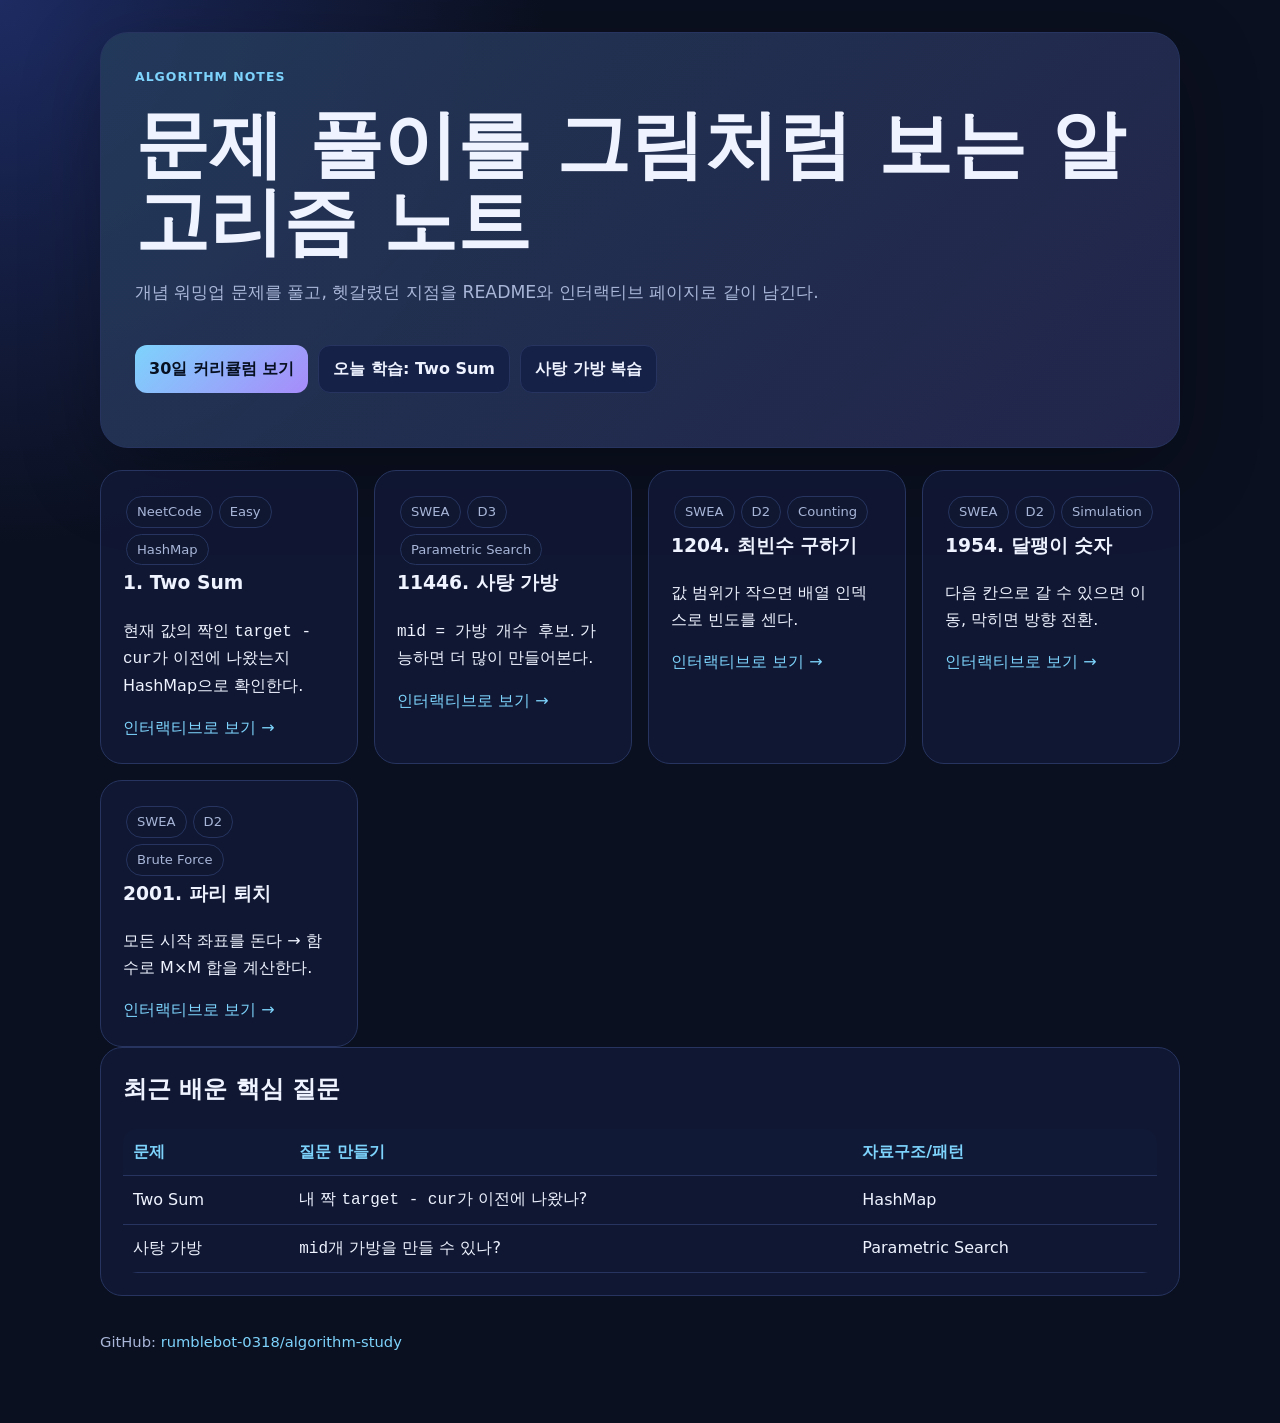
==== index.html @ a50a1346 "deploy: publish Two Sum notes" ====
<!doctype html>
<html lang="ko">
<head>
  <meta charset="utf-8">
  <meta name="viewport" content="width=device-width,initial-scale=1">
  <title>Algorithm Study</title>
  <link rel="stylesheet" href="assets/style.css">
</head>
<body>
<main class="wrap">
  <section class="hero">
    <div class="eyebrow">Algorithm Notes</div>
    <h1>문제 풀이를 그림처럼 보는 알고리즘 노트</h1>
    <p>개념 워밍업 문제를 풀고, 헷갈렸던 지점을 README와 인터랙티브 페이지로 같이 남긴다.</p>
    <div class="nav">
      <a class="btn" href="curriculum.html">30일 커리큘럼 보기</a>
      <a class="btn secondary" href="problems/two-sum.html">오늘 학습: Two Sum</a>
      <a class="btn secondary" href="problems/11446.html">사탕 가방 복습</a>
    </div>
  </section>

  <section class="grid" id="problems">
    <article class="card">
      <span class="tag">NeetCode</span><span class="tag">Easy</span><span class="tag">HashMap</span>
      <h3>1. Two Sum</h3>
      <p>현재 값의 짝인 <code>target - cur</code>가 이전에 나왔는지 HashMap으로 확인한다.</p>
      <a href="problems/two-sum.html">인터랙티브로 보기 →</a>
    </article>
    <article class="card">
      <span class="tag">SWEA</span><span class="tag">D3</span><span class="tag">Parametric Search</span>
      <h3>11446. 사탕 가방</h3>
      <p><code>mid = 가방 개수 후보</code>. 가능하면 더 많이 만들어본다.</p>
      <a href="problems/11446.html">인터랙티브로 보기 →</a>
    </article>
    <article class="card">
      <span class="tag">SWEA</span><span class="tag">D2</span><span class="tag">Counting</span>
      <h3>1204. 최빈수 구하기</h3>
      <p>값 범위가 작으면 배열 인덱스로 빈도를 센다.</p>
      <a href="problems/1204.html">인터랙티브로 보기 →</a>
    </article>
    <article class="card">
      <span class="tag">SWEA</span><span class="tag">D2</span><span class="tag">Simulation</span>
      <h3>1954. 달팽이 숫자</h3>
      <p>다음 칸으로 갈 수 있으면 이동, 막히면 방향 전환.</p>
      <a href="problems/1954.html">인터랙티브로 보기 →</a>
    </article>
    <article class="card">
      <span class="tag">SWEA</span><span class="tag">D2</span><span class="tag">Brute Force</span>
      <h3>2001. 파리 퇴치</h3>
      <p>모든 시작 좌표를 돈다 → 함수로 M×M 합을 계산한다.</p>
      <a href="problems/2001.html">인터랙티브로 보기 →</a>
    </article>
  </section>

  <section class="panel">
    <h2>최근 배운 핵심 질문</h2>
    <table>
      <thead><tr><th>문제</th><th>질문 만들기</th><th>자료구조/패턴</th></tr></thead>
      <tbody>
        <tr><td>Two Sum</td><td>내 짝 <code>target - cur</code>가 이전에 나왔나?</td><td>HashMap</td></tr>
        <tr><td>사탕 가방</td><td><code>mid</code>개 가방을 만들 수 있나?</td><td>Parametric Search</td></tr>
      </tbody>
    </table>
  </section>

  <footer class="footer">GitHub: <a href="https://github.com/rumblebot-0318/algorithm-study">rumblebot-0318/algorithm-study</a></footer>
</main>
</body>
</html>
---- assets/style.css ----
:root{color-scheme:dark;--bg:#0b1020;--panel:#111936;--panel2:#172247;--text:#eef3ff;--muted:#a9b6d8;--line:#26345f;--accent:#7dd3fc;--accent2:#a78bfa;--good:#34d399;--bad:#fb7185;--warn:#fbbf24}*{box-sizing:border-box}body{margin:0;font-family:Inter,ui-sans-serif,system-ui,-apple-system,BlinkMacSystemFont,"Segoe UI",sans-serif;background:radial-gradient(circle at top left,#1d2b62 0,#0b1020 34rem);color:var(--text);line-height:1.65}.wrap{max-width:1120px;margin:0 auto;padding:32px 20px 72px}a{color:var(--accent);text-decoration:none}a:hover{text-decoration:underline}.hero{display:grid;gap:18px;padding:34px;border:1px solid var(--line);border-radius:28px;background:linear-gradient(135deg,rgba(125,211,252,.16),rgba(167,139,250,.12)),rgba(17,25,54,.82);box-shadow:0 24px 80px rgba(0,0,0,.28)}.eyebrow{color:var(--accent);font-weight:800;letter-spacing:.08em;text-transform:uppercase;font-size:.78rem}.hero h1{font-size:clamp(2rem,6vw,4.6rem);line-height:1.05;margin:0}.hero p{font-size:1.08rem;color:var(--muted);max-width:760px;margin:0}.grid{display:grid;grid-template-columns:repeat(auto-fit,minmax(240px,1fr));gap:16px;margin-top:22px}.card,.panel{border:1px solid var(--line);border-radius:22px;background:rgba(17,25,54,.84);padding:22px}.card h3,.panel h2,.panel h3{margin-top:0}.tag{display:inline-flex;align-items:center;border:1px solid var(--line);background:#0f1731;color:var(--muted);padding:4px 10px;border-radius:999px;font-size:.82rem;margin:3px}.btn{display:inline-flex;align-items:center;gap:8px;padding:10px 14px;border-radius:12px;background:linear-gradient(135deg,var(--accent),var(--accent2));color:#071020;font-weight:800;text-decoration:none;border:0;cursor:pointer}.btn.secondary{background:#162148;color:var(--text);border:1px solid var(--line)}.note{border-left:4px solid var(--accent);padding:12px 16px;background:rgba(125,211,252,.08);border-radius:12px;color:var(--muted)}code,pre{font-family:"JetBrains Mono","SFMono-Regular",Consolas,monospace}pre{overflow:auto;background:#060a16;border:1px solid var(--line);border-radius:16px;padding:16px}.split{display:grid;grid-template-columns:minmax(0,1fr) minmax(300px,.8fr);gap:18px}.viz{background:#070b18;border:1px solid var(--line);border-radius:20px;padding:18px}.bar{display:flex;align-items:end;gap:10px;min-height:180px;padding:16px;border-bottom:1px solid var(--line)}.bar span{display:flex;align-items:flex-end;justify-content:center;min-width:44px;border-radius:10px 10px 0 0;background:linear-gradient(180deg,var(--accent),#2563eb);color:#06101e;font-weight:900;padding-bottom:6px;transition:.25s}.bar span.off{background:linear-gradient(180deg,#475569,#1e293b);color:#cbd5e1}.result{font-size:1.15rem;font-weight:900}.good{color:var(--good)}.bad{color:var(--bad)}.warn{color:var(--warn)}.steps{display:flex;gap:8px;flex-wrap:wrap}.step{padding:8px 11px;border:1px solid var(--line);border-radius:12px;background:#0d1530;color:var(--muted)}.step.on{background:rgba(52,211,153,.12);border-color:var(--good);color:var(--text)}input[type=range]{width:100%}table{width:100%;border-collapse:collapse;overflow:hidden;border-radius:14px}th,td{border-bottom:1px solid var(--line);padding:10px;text-align:left}th{color:var(--accent);background:#101936}.nav{display:flex;gap:10px;flex-wrap:wrap;margin:20px 0}.footer{margin-top:34px;color:var(--muted);font-size:.92rem}@media(max-width:840px){.split{grid-template-columns:1fr}.hero{padding:24px}.wrap{padding:18px 14px 48px}}
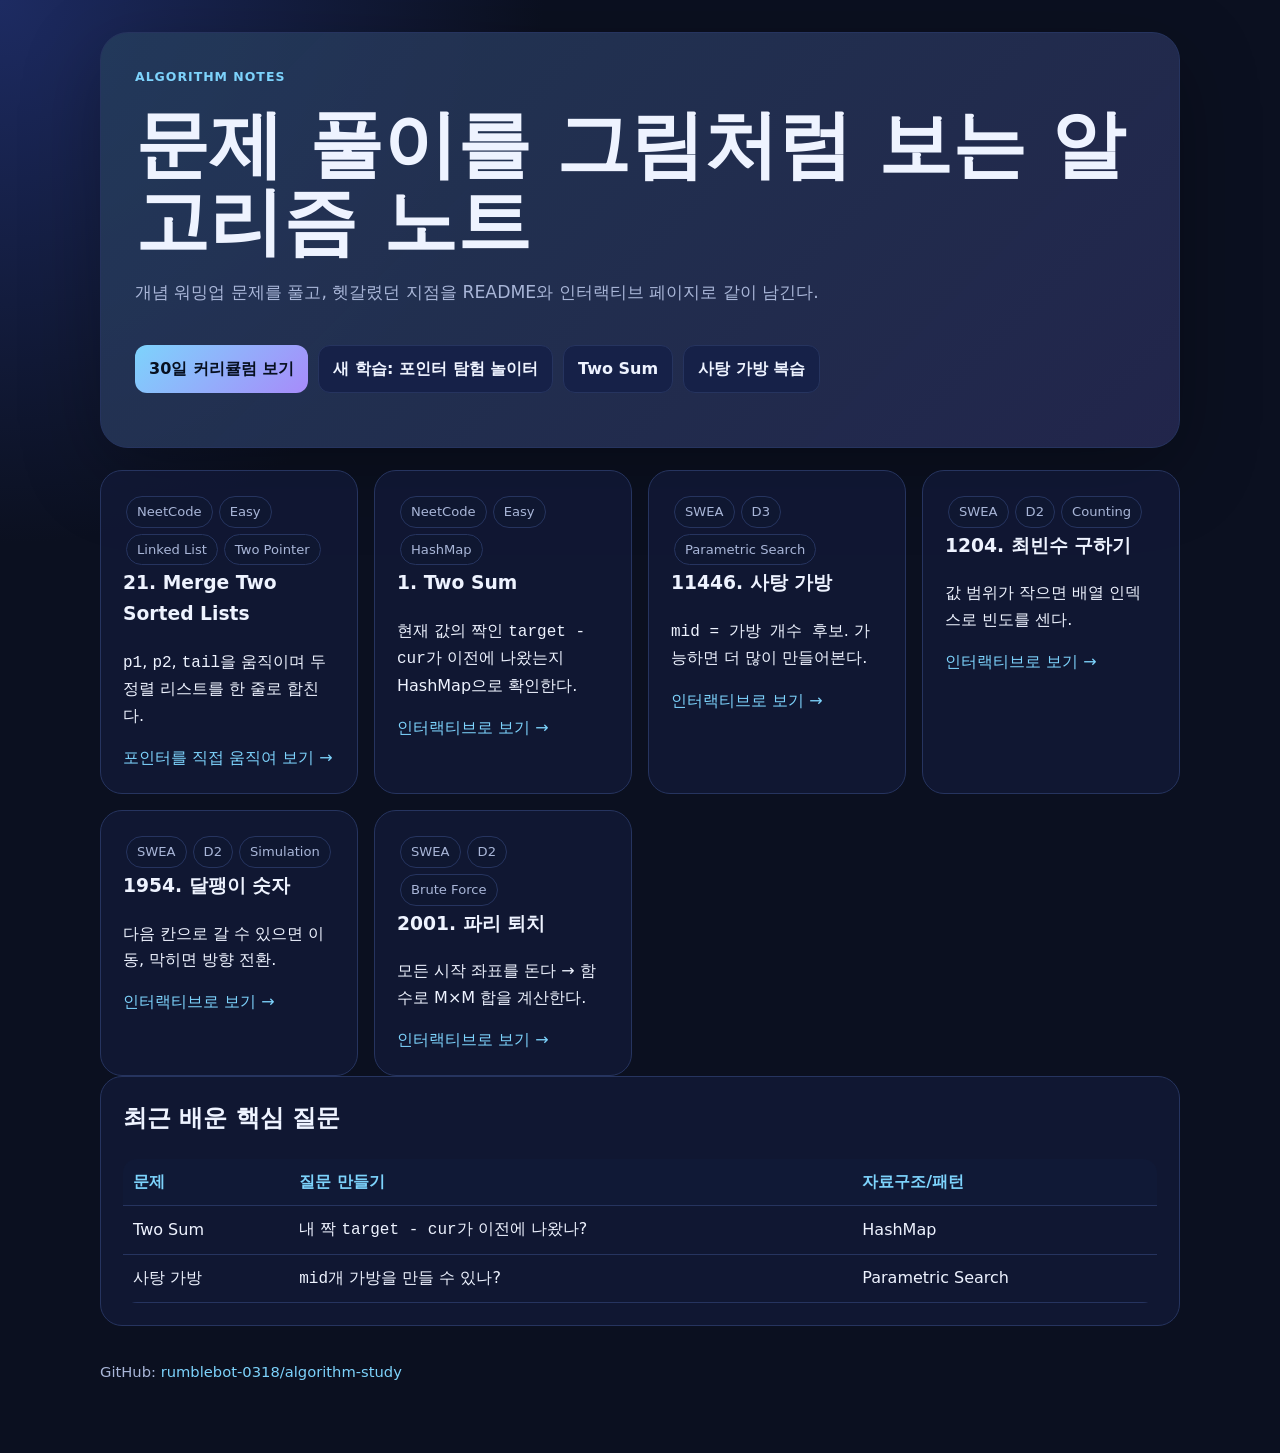
==== commit b8b4e557: "deploy: publish pointer patterns lesson" ====
--- a/index.html
+++ b/index.html
@@ -14,12 +14,19 @@
     <p>개념 워밍업 문제를 풀고, 헷갈렸던 지점을 README와 인터랙티브 페이지로 같이 남긴다.</p>
     <div class="nav">
       <a class="btn" href="curriculum.html">30일 커리큘럼 보기</a>
-      <a class="btn secondary" href="problems/two-sum.html">오늘 학습: Two Sum</a>
+      <a class="btn secondary" href="problems/pointer-patterns.html">새 학습: 포인터 탐험 놀이터</a>
+      <a class="btn secondary" href="problems/two-sum.html">Two Sum</a>
       <a class="btn secondary" href="problems/11446.html">사탕 가방 복습</a>
     </div>
   </section>
 
   <section class="grid" id="problems">
+    <article class="card">
+      <span class="tag">NeetCode</span><span class="tag">Easy</span><span class="tag">Linked List</span><span class="tag">Two Pointer</span>
+      <h3>21. Merge Two Sorted Lists</h3>
+      <p><code>p1</code>, <code>p2</code>, <code>tail</code>을 움직이며 두 정렬 리스트를 한 줄로 합친다.</p>
+      <a href="problems/pointer-patterns.html">포인터를 직접 움직여 보기 →</a>
+    </article>
     <article class="card">
       <span class="tag">NeetCode</span><span class="tag">Easy</span><span class="tag">HashMap</span>
       <h3>1. Two Sum</h3>
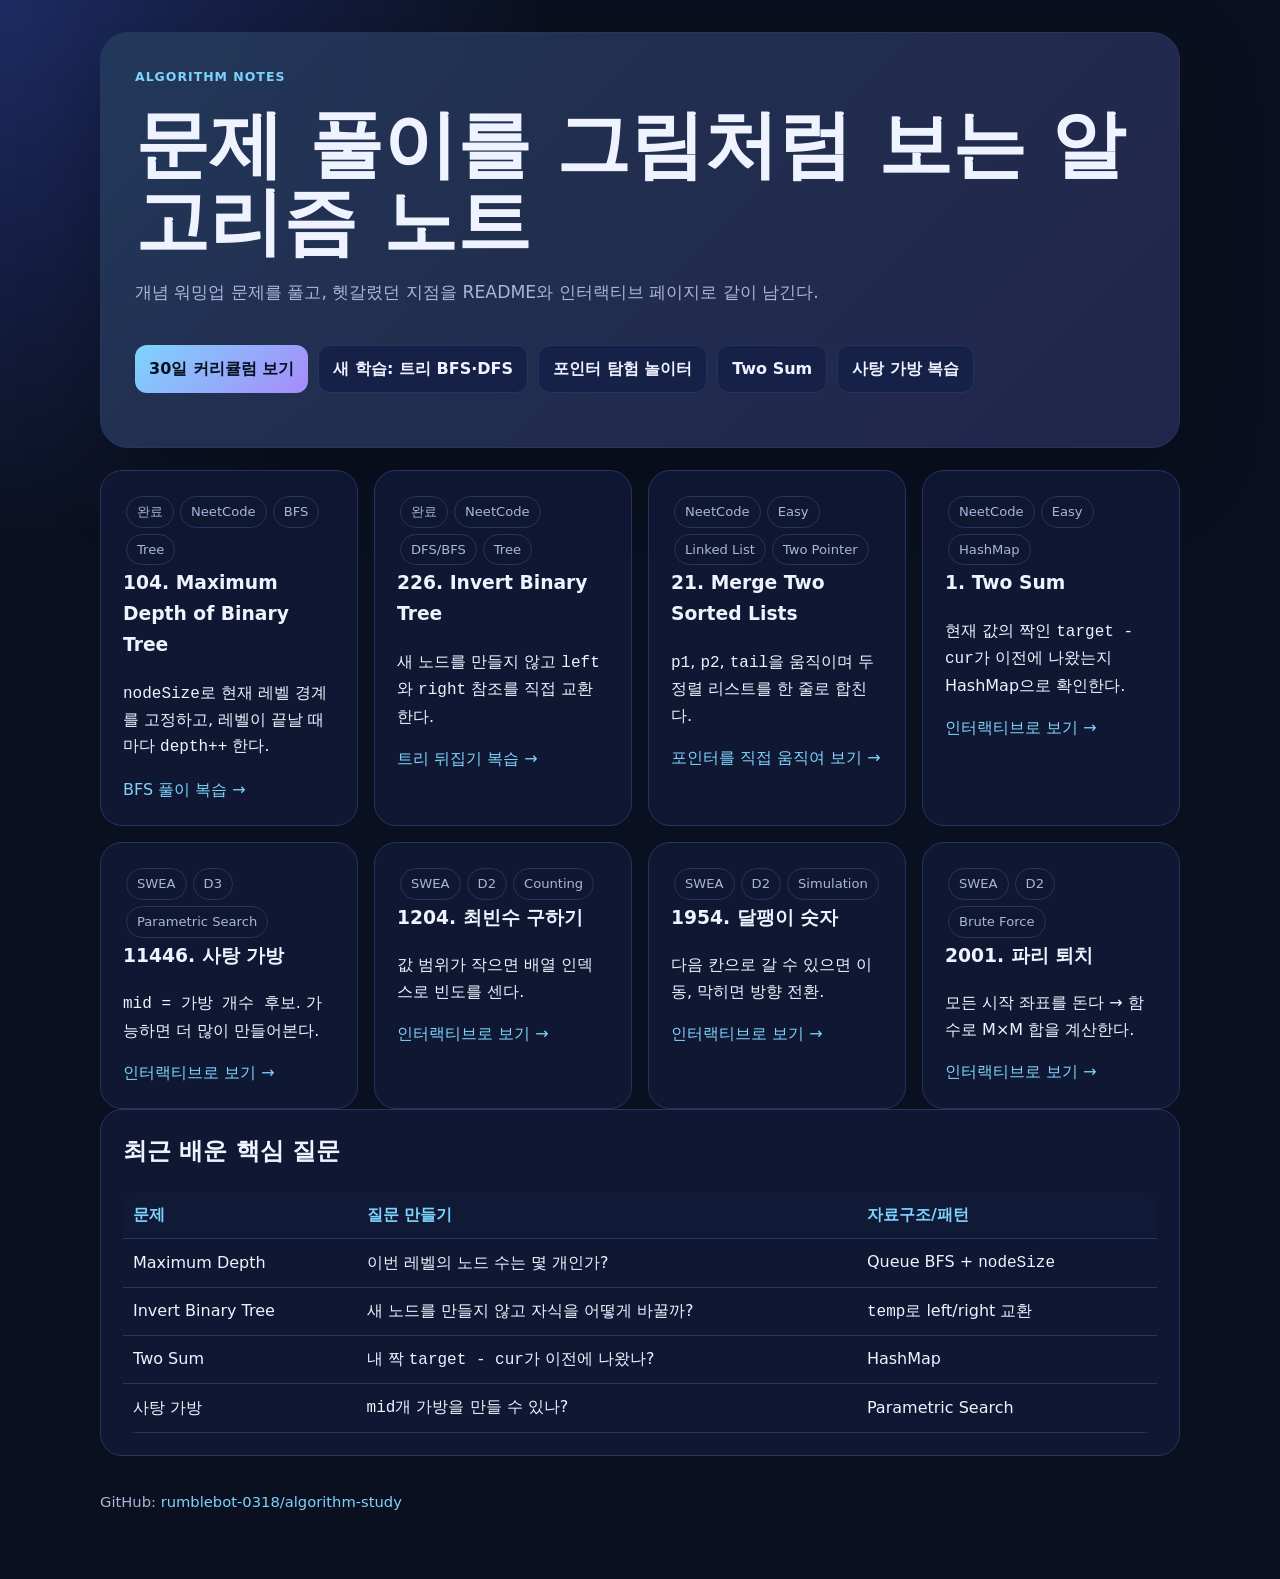
==== commit 436cce16: "deploy: publish updated tree lessons" ====
--- a/index.html
+++ b/index.html
@@ -14,13 +14,26 @@
     <p>개념 워밍업 문제를 풀고, 헷갈렸던 지점을 README와 인터랙티브 페이지로 같이 남긴다.</p>
     <div class="nav">
       <a class="btn" href="curriculum.html">30일 커리큘럼 보기</a>
-      <a class="btn secondary" href="problems/pointer-patterns.html">새 학습: 포인터 탐험 놀이터</a>
+      <a class="btn secondary" href="problems/tree-traversal.html">새 학습: 트리 BFS·DFS</a>
+      <a class="btn secondary" href="problems/pointer-patterns.html">포인터 탐험 놀이터</a>
       <a class="btn secondary" href="problems/two-sum.html">Two Sum</a>
       <a class="btn secondary" href="problems/11446.html">사탕 가방 복습</a>
     </div>
   </section>
 
   <section class="grid" id="problems">
+    <article class="card">
+      <span class="tag">완료</span><span class="tag">NeetCode</span><span class="tag">BFS</span><span class="tag">Tree</span>
+      <h3>104. Maximum Depth of Binary Tree</h3>
+      <p><code>nodeSize</code>로 현재 레벨 경계를 고정하고, 레벨이 끝날 때마다 <code>depth++</code> 한다.</p>
+      <a href="problems/tree-traversal.html#maximum-depth">BFS 풀이 복습 →</a>
+    </article>
+    <article class="card">
+      <span class="tag">완료</span><span class="tag">NeetCode</span><span class="tag">DFS/BFS</span><span class="tag">Tree</span>
+      <h3>226. Invert Binary Tree</h3>
+      <p>새 노드를 만들지 않고 <code>left</code>와 <code>right</code> 참조를 직접 교환한다.</p>
+      <a href="problems/tree-traversal.html#invert-tree">트리 뒤집기 복습 →</a>
+    </article>
     <article class="card">
       <span class="tag">NeetCode</span><span class="tag">Easy</span><span class="tag">Linked List</span><span class="tag">Two Pointer</span>
       <h3>21. Merge Two Sorted Lists</h3>
@@ -64,6 +77,8 @@
     <table>
       <thead><tr><th>문제</th><th>질문 만들기</th><th>자료구조/패턴</th></tr></thead>
       <tbody>
+        <tr><td>Maximum Depth</td><td>이번 레벨의 노드 수는 몇 개인가?</td><td>Queue BFS + <code>nodeSize</code></td></tr>
+        <tr><td>Invert Binary Tree</td><td>새 노드를 만들지 않고 자식을 어떻게 바꿀까?</td><td><code>temp</code>로 left/right 교환</td></tr>
         <tr><td>Two Sum</td><td>내 짝 <code>target - cur</code>가 이전에 나왔나?</td><td>HashMap</td></tr>
         <tr><td>사탕 가방</td><td><code>mid</code>개 가방을 만들 수 있나?</td><td>Parametric Search</td></tr>
       </tbody>
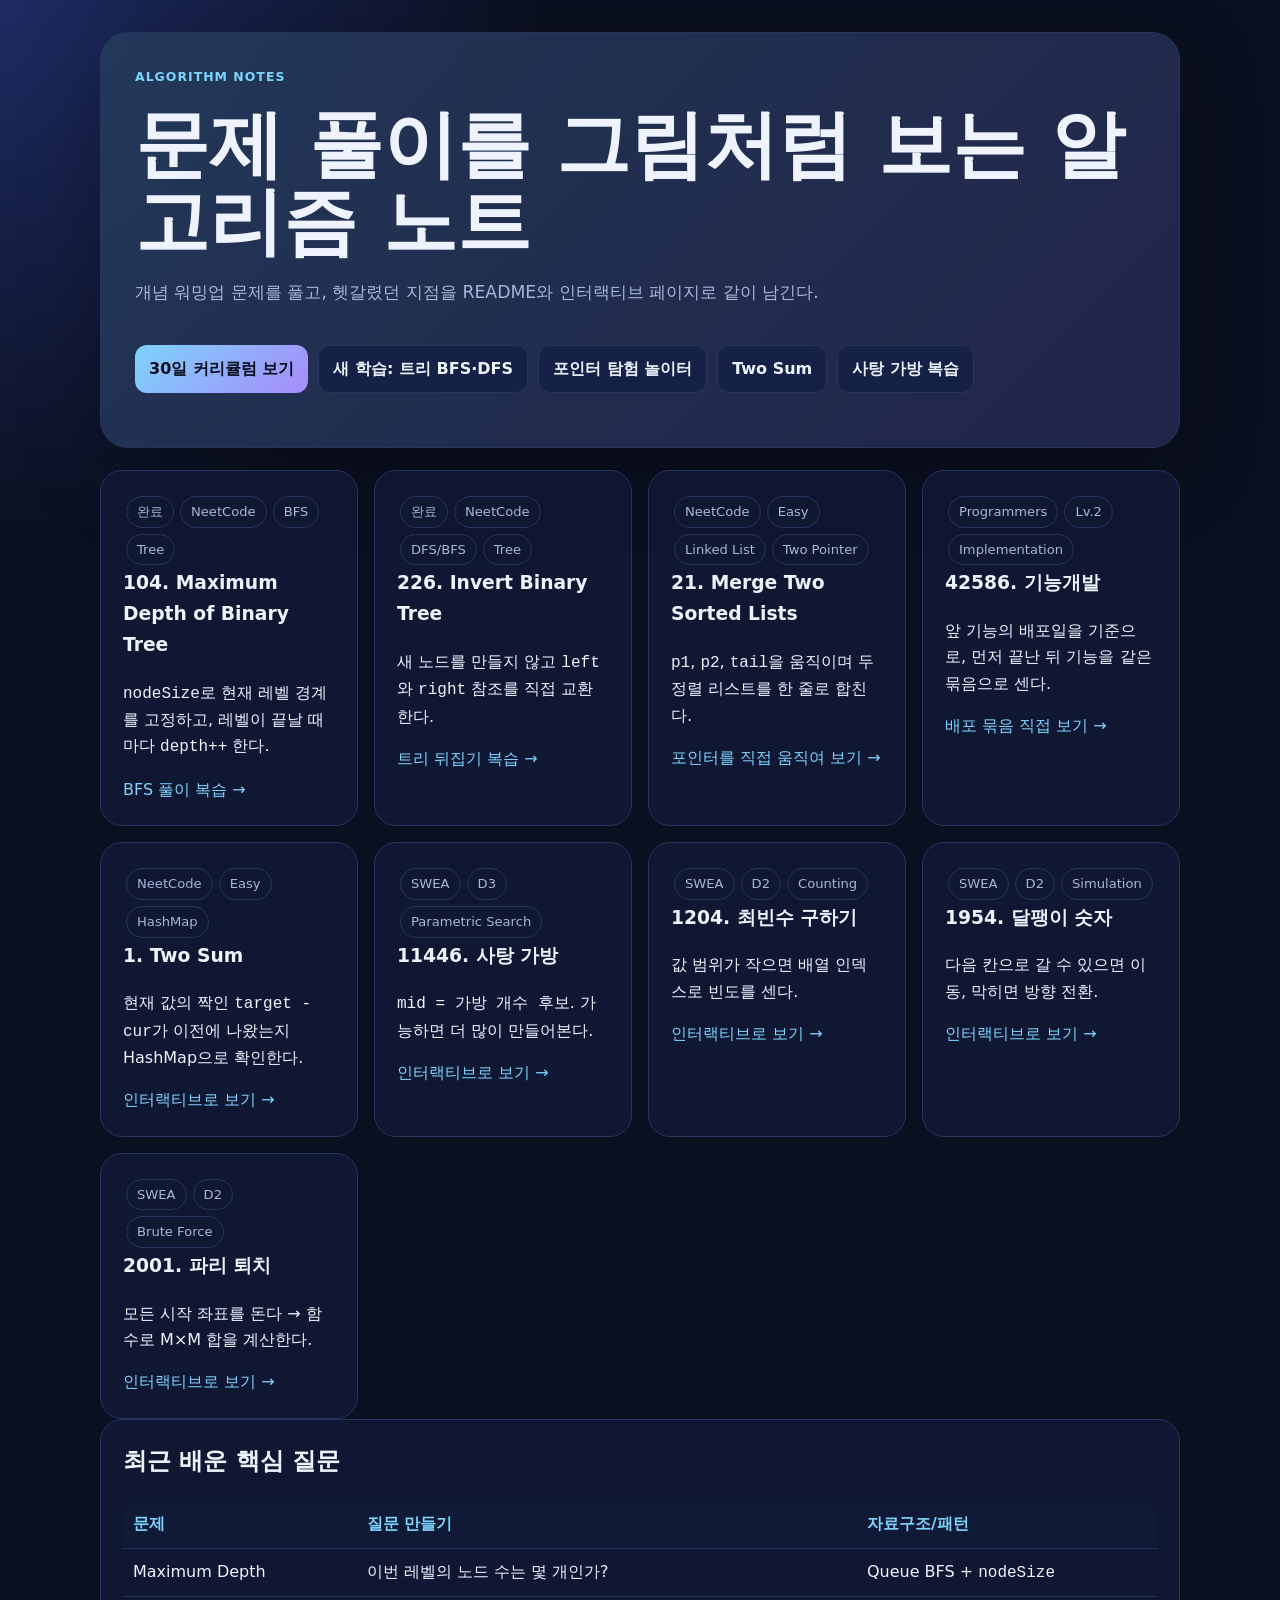
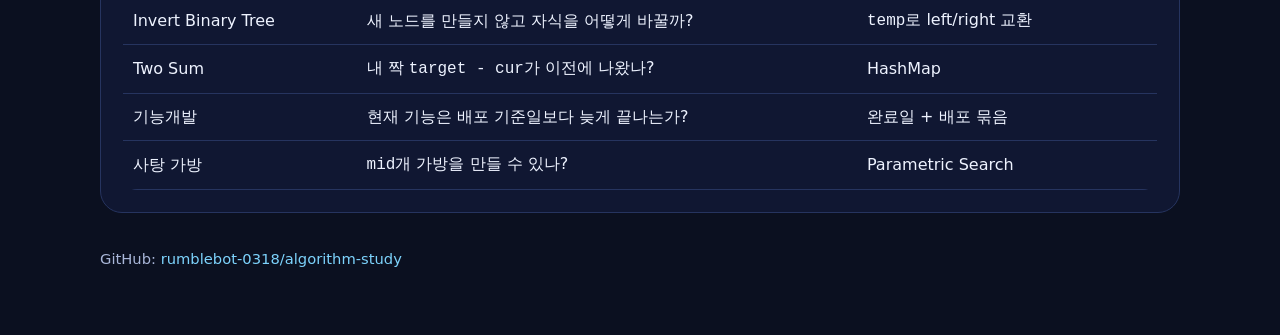
==== commit 05b53192: "deploy: publish feature development note" ====
--- a/index.html
+++ b/index.html
@@ -41,6 +41,12 @@
       <a href="problems/pointer-patterns.html">포인터를 직접 움직여 보기 →</a>
     </article>
     <article class="card">
+      <span class="tag">Programmers</span><span class="tag">Lv.2</span><span class="tag">Implementation</span>
+      <h3>42586. 기능개발</h3>
+      <p>앞 기능의 배포일을 기준으로, 먼저 끝난 뒤 기능을 같은 묶음으로 센다.</p>
+      <a href="problems/42586.html">배포 묶음 직접 보기 →</a>
+    </article>
+    <article class="card">
       <span class="tag">NeetCode</span><span class="tag">Easy</span><span class="tag">HashMap</span>
       <h3>1. Two Sum</h3>
       <p>현재 값의 짝인 <code>target - cur</code>가 이전에 나왔는지 HashMap으로 확인한다.</p>
@@ -80,6 +86,7 @@
         <tr><td>Maximum Depth</td><td>이번 레벨의 노드 수는 몇 개인가?</td><td>Queue BFS + <code>nodeSize</code></td></tr>
         <tr><td>Invert Binary Tree</td><td>새 노드를 만들지 않고 자식을 어떻게 바꿀까?</td><td><code>temp</code>로 left/right 교환</td></tr>
         <tr><td>Two Sum</td><td>내 짝 <code>target - cur</code>가 이전에 나왔나?</td><td>HashMap</td></tr>
+        <tr><td>기능개발</td><td>현재 기능은 배포 기준일보다 늦게 끝나는가?</td><td>완료일 + 배포 묶음</td></tr>
         <tr><td>사탕 가방</td><td><code>mid</code>개 가방을 만들 수 있나?</td><td>Parametric Search</td></tr>
       </tbody>
     </table>
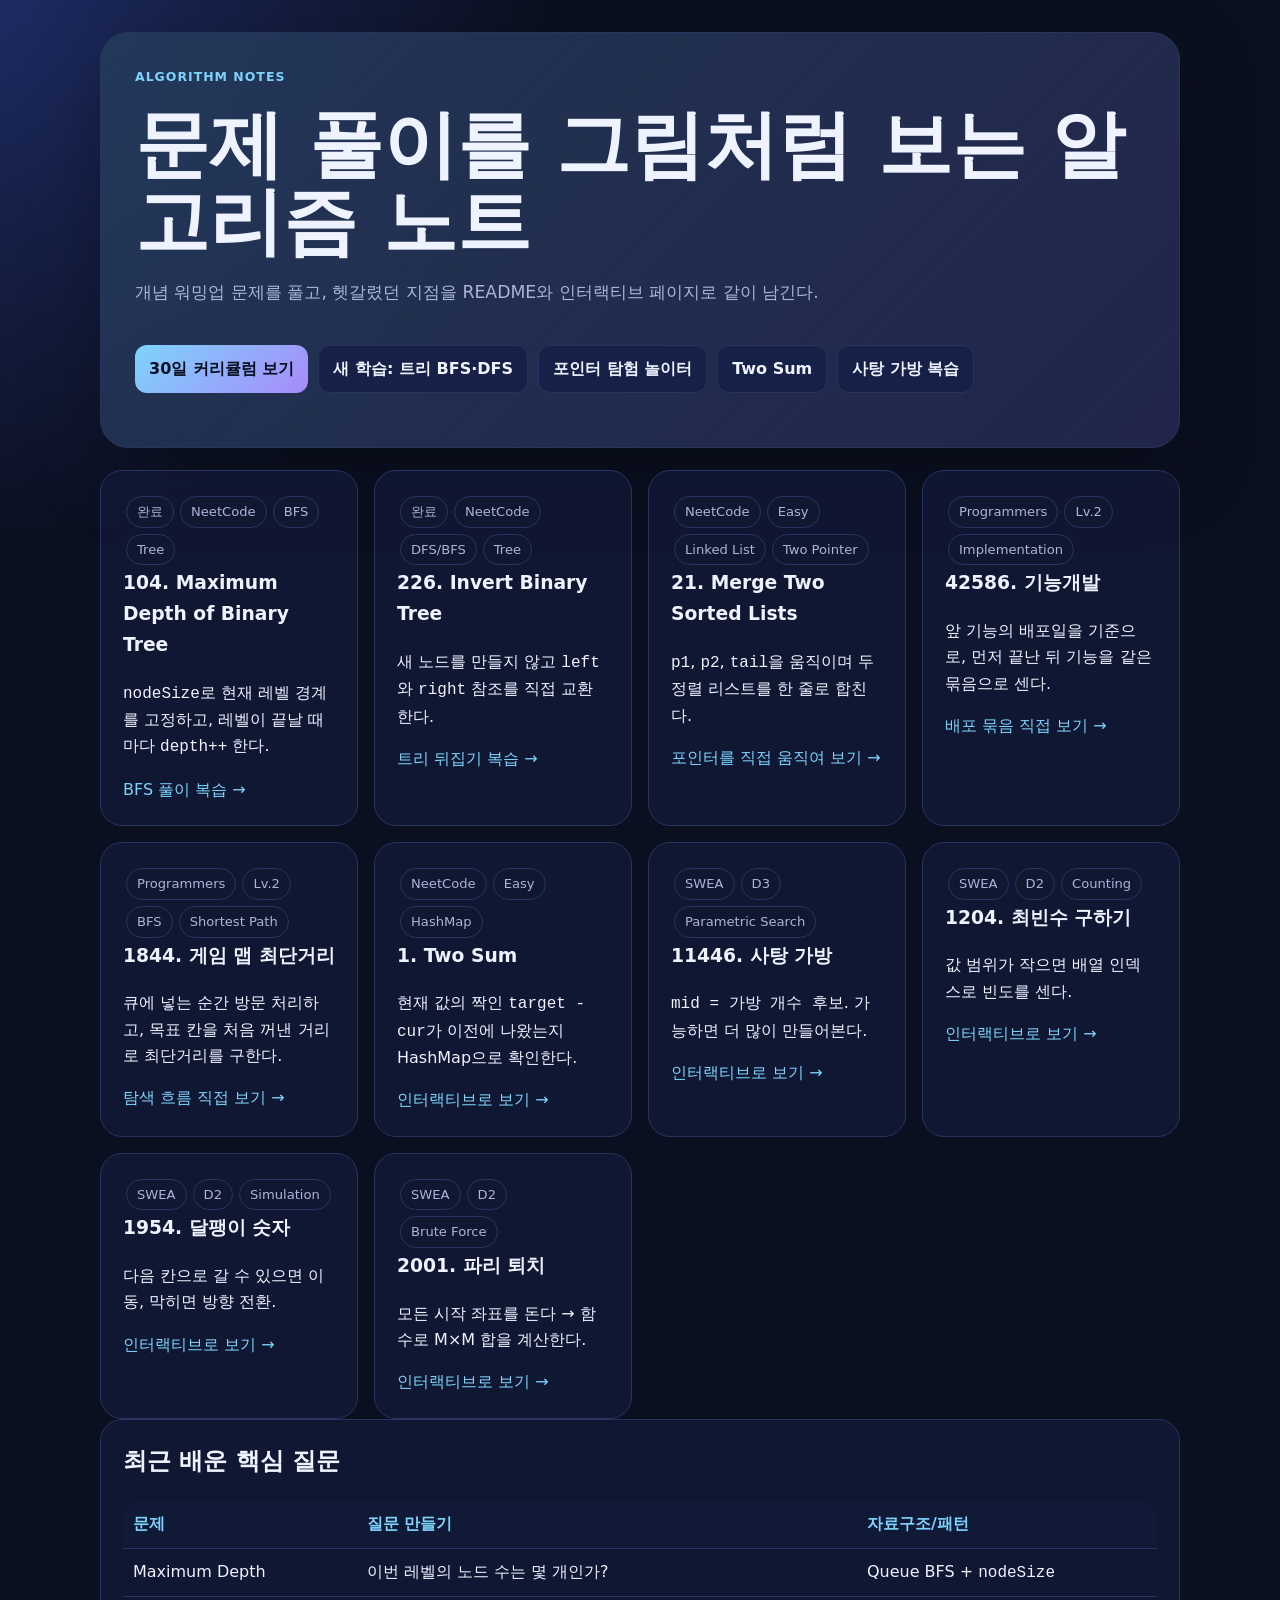
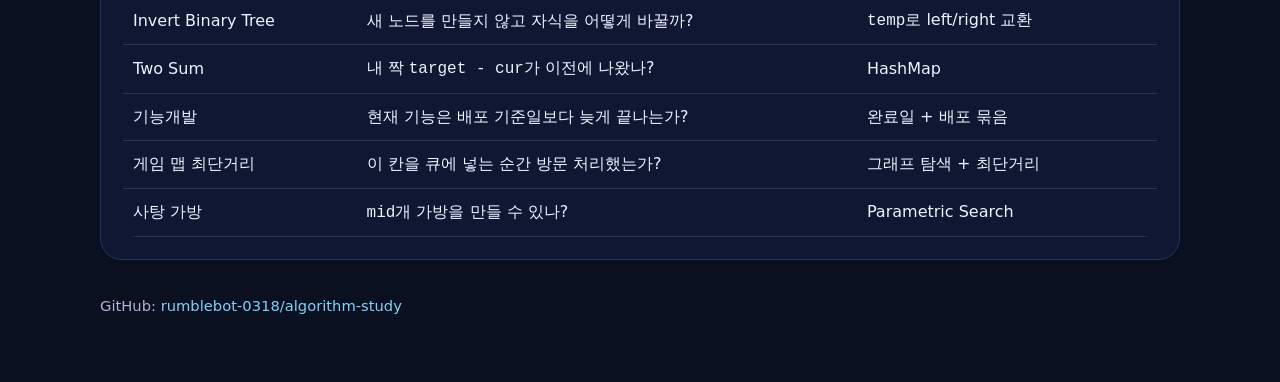
==== commit 5593173b: "deploy: publish game map shortest path note" ====
--- a/index.html
+++ b/index.html
@@ -47,6 +47,12 @@
       <a href="problems/42586.html">배포 묶음 직접 보기 →</a>
     </article>
     <article class="card">
+      <span class="tag">Programmers</span><span class="tag">Lv.2</span><span class="tag">BFS</span><span class="tag">Shortest Path</span>
+      <h3>1844. 게임 맵 최단거리</h3>
+      <p>큐에 넣는 순간 방문 처리하고, 목표 칸을 처음 꺼낸 거리로 최단거리를 구한다.</p>
+      <a href="problems/1844.html">탐색 흐름 직접 보기 →</a>
+    </article>
+    <article class="card">
       <span class="tag">NeetCode</span><span class="tag">Easy</span><span class="tag">HashMap</span>
       <h3>1. Two Sum</h3>
       <p>현재 값의 짝인 <code>target - cur</code>가 이전에 나왔는지 HashMap으로 확인한다.</p>
@@ -87,6 +93,7 @@
         <tr><td>Invert Binary Tree</td><td>새 노드를 만들지 않고 자식을 어떻게 바꿀까?</td><td><code>temp</code>로 left/right 교환</td></tr>
         <tr><td>Two Sum</td><td>내 짝 <code>target - cur</code>가 이전에 나왔나?</td><td>HashMap</td></tr>
         <tr><td>기능개발</td><td>현재 기능은 배포 기준일보다 늦게 끝나는가?</td><td>완료일 + 배포 묶음</td></tr>
+        <tr><td>게임 맵 최단거리</td><td>이 칸을 큐에 넣는 순간 방문 처리했는가?</td><td>그래프 탐색 + 최단거리</td></tr>
         <tr><td>사탕 가방</td><td><code>mid</code>개 가방을 만들 수 있나?</td><td>Parametric Search</td></tr>
       </tbody>
     </table>
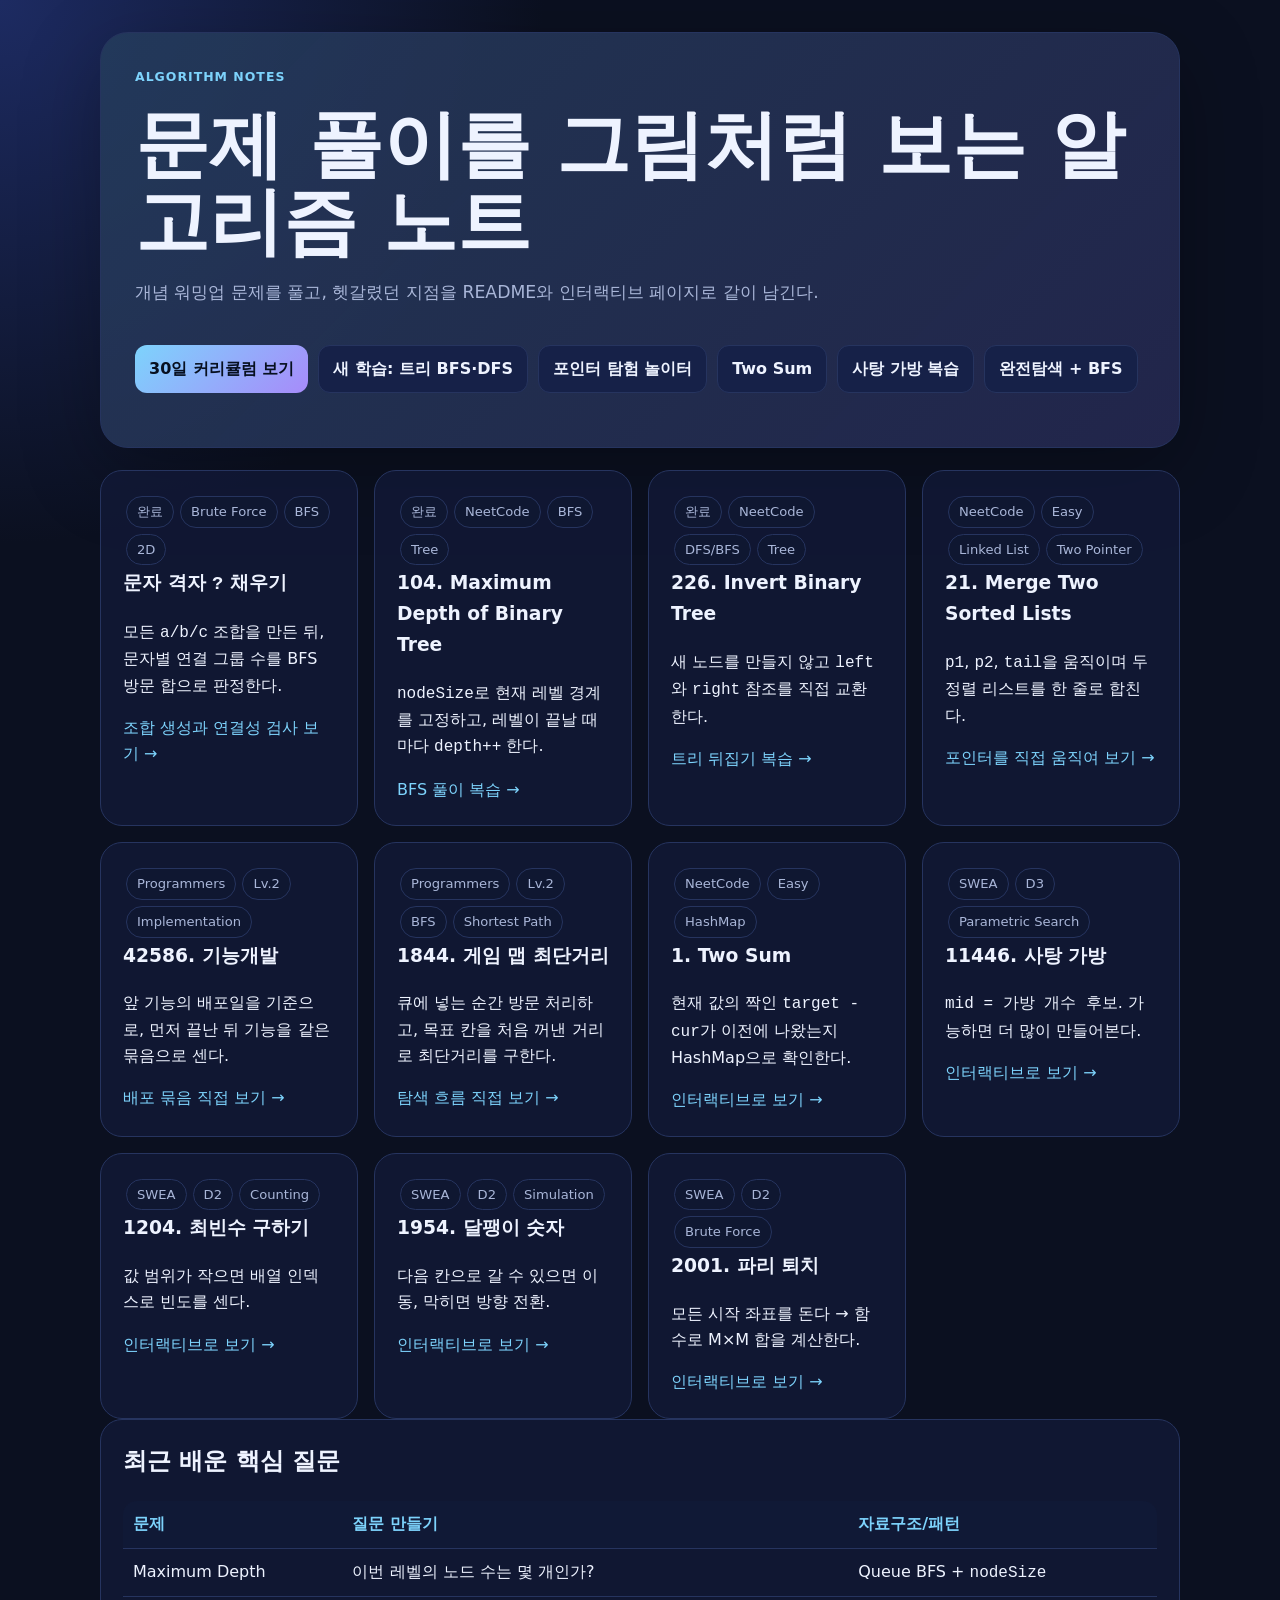
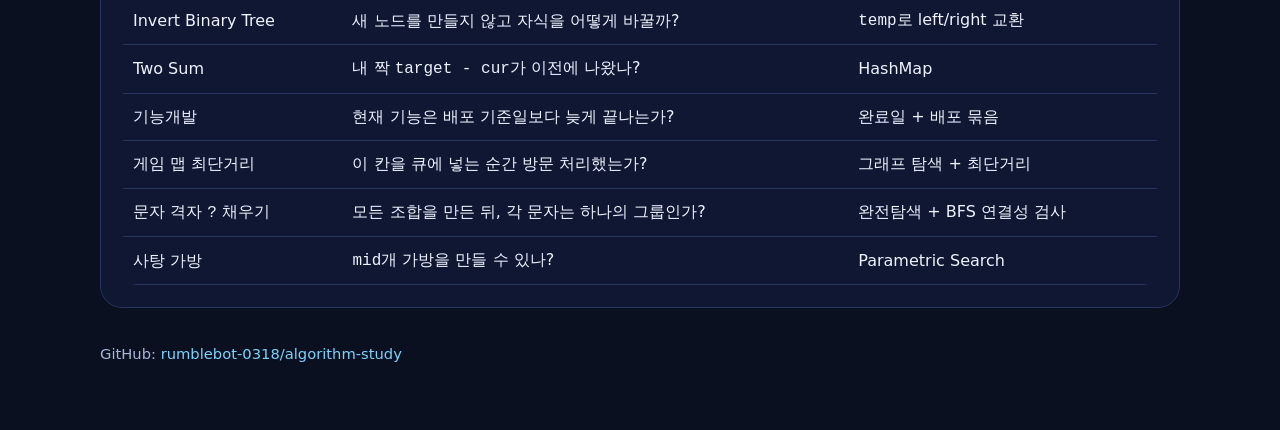
==== commit f50898d9: "deploy: add grid connectivity lesson" ====
--- a/index.html
+++ b/index.html
@@ -18,10 +18,17 @@
       <a class="btn secondary" href="problems/pointer-patterns.html">포인터 탐험 놀이터</a>
       <a class="btn secondary" href="problems/two-sum.html">Two Sum</a>
       <a class="btn secondary" href="problems/11446.html">사탕 가방 복습</a>
+      <a class="btn secondary" href="problems/grid-question-connectivity.html">완전탐색 + BFS</a>
     </div>
   </section>
 
   <section class="grid" id="problems">
+    <article class="card">
+      <span class="tag">완료</span><span class="tag">Brute Force</span><span class="tag">BFS</span><span class="tag">2D</span>
+      <h3>문자 격자 <code>?</code> 채우기</h3>
+      <p>모든 <code>a/b/c</code> 조합을 만든 뒤, 문자별 연결 그룹 수를 BFS 방문 합으로 판정한다.</p>
+      <a href="problems/grid-question-connectivity.html">조합 생성과 연결성 검사 보기 →</a>
+    </article>
     <article class="card">
       <span class="tag">완료</span><span class="tag">NeetCode</span><span class="tag">BFS</span><span class="tag">Tree</span>
       <h3>104. Maximum Depth of Binary Tree</h3>
@@ -94,6 +101,7 @@
         <tr><td>Two Sum</td><td>내 짝 <code>target - cur</code>가 이전에 나왔나?</td><td>HashMap</td></tr>
         <tr><td>기능개발</td><td>현재 기능은 배포 기준일보다 늦게 끝나는가?</td><td>완료일 + 배포 묶음</td></tr>
         <tr><td>게임 맵 최단거리</td><td>이 칸을 큐에 넣는 순간 방문 처리했는가?</td><td>그래프 탐색 + 최단거리</td></tr>
+        <tr><td>문자 격자 <code>?</code> 채우기</td><td>모든 조합을 만든 뒤, 각 문자는 하나의 그룹인가?</td><td>완전탐색 + BFS 연결성 검사</td></tr>
         <tr><td>사탕 가방</td><td><code>mid</code>개 가방을 만들 수 있나?</td><td>Parametric Search</td></tr>
       </tbody>
     </table>
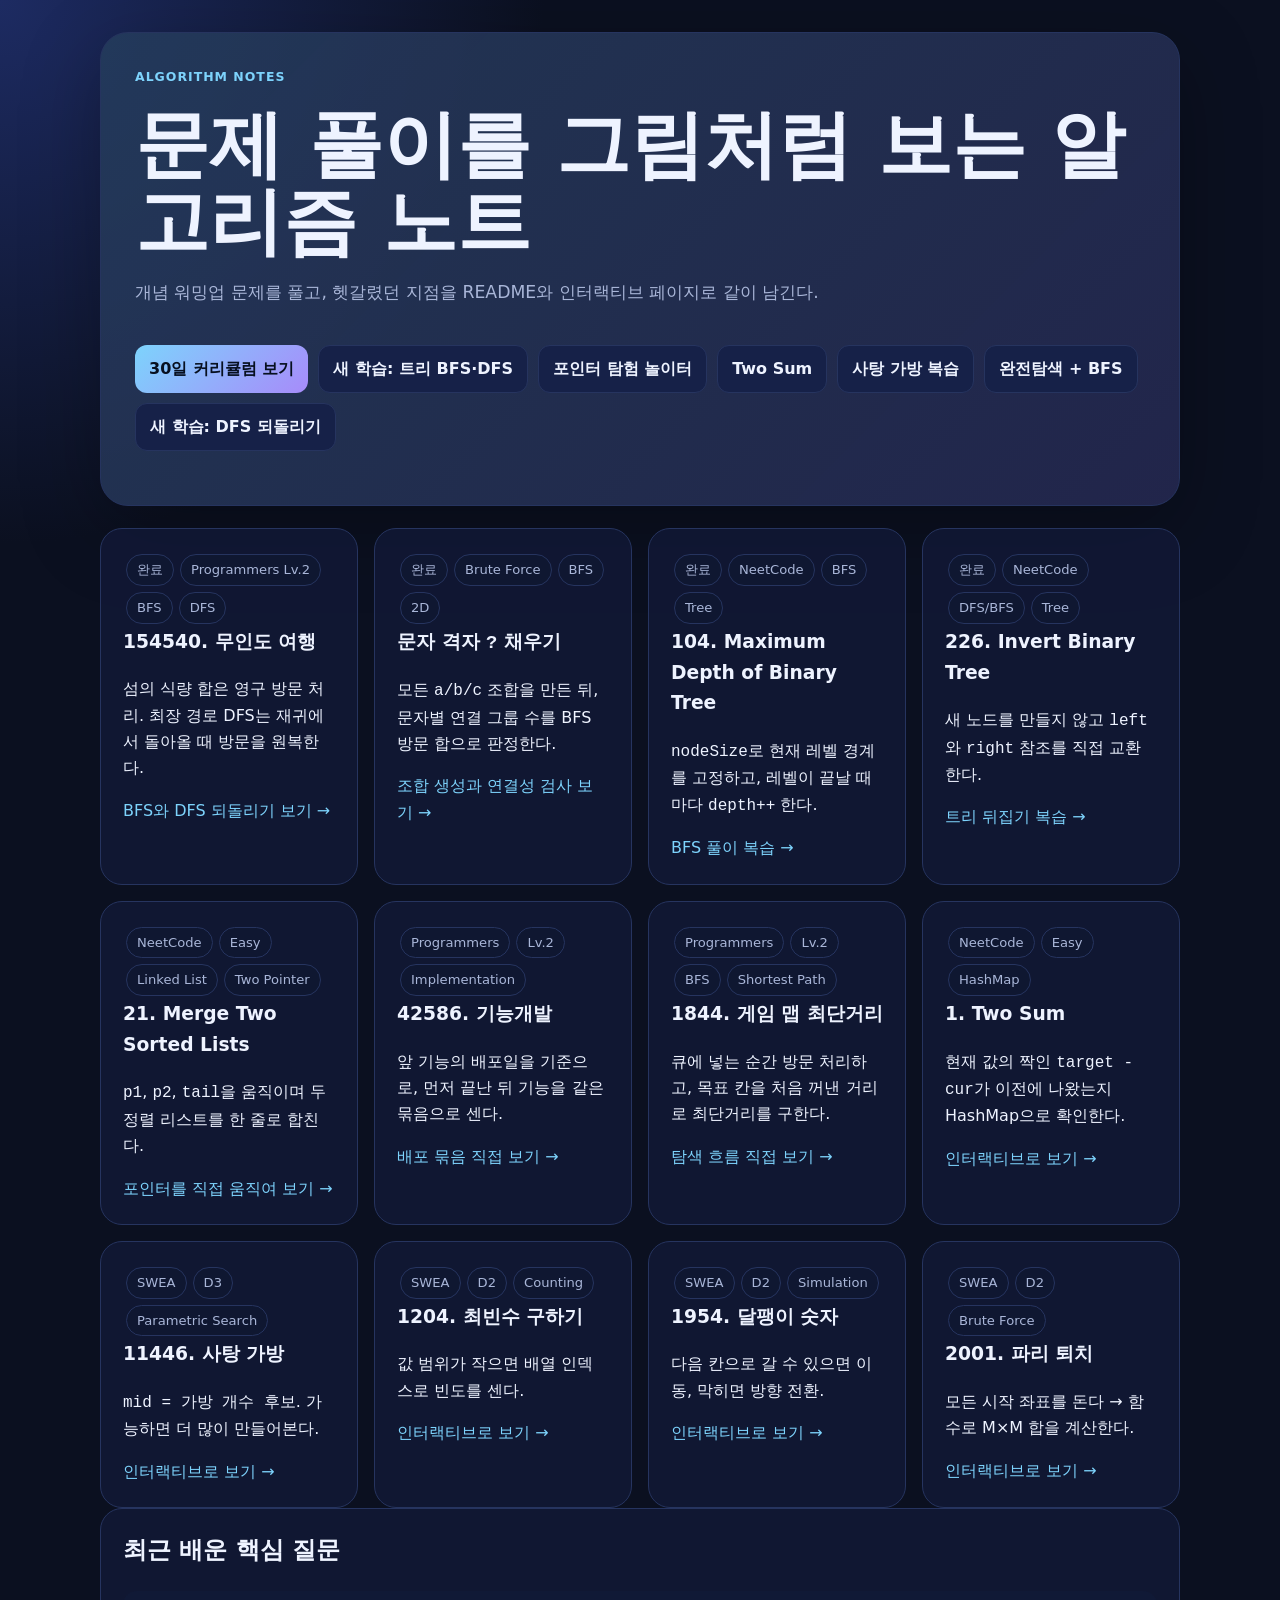
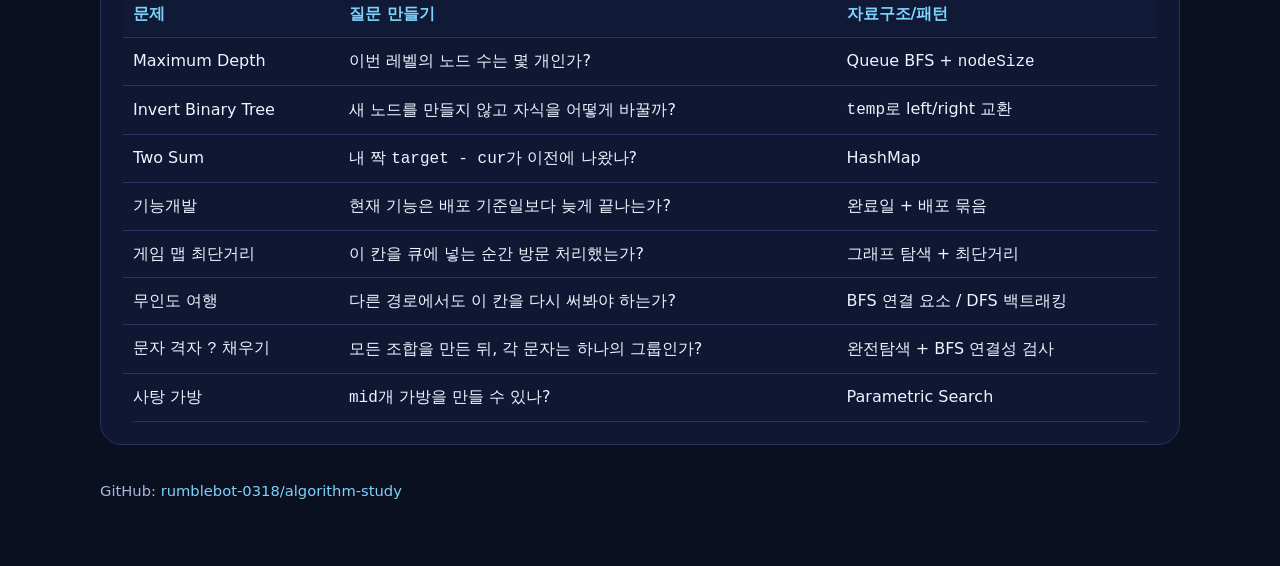
==== commit 2cc4a517: "deploy: add deserted island DFS lesson" ====
--- a/index.html
+++ b/index.html
@@ -19,10 +19,17 @@
       <a class="btn secondary" href="problems/two-sum.html">Two Sum</a>
       <a class="btn secondary" href="problems/11446.html">사탕 가방 복습</a>
       <a class="btn secondary" href="problems/grid-question-connectivity.html">완전탐색 + BFS</a>
+      <a class="btn secondary" href="problems/154540.html">새 학습: DFS 되돌리기</a>
     </div>
   </section>
 
   <section class="grid" id="problems">
+    <article class="card">
+      <span class="tag">완료</span><span class="tag">Programmers Lv.2</span><span class="tag">BFS</span><span class="tag">DFS</span>
+      <h3>154540. 무인도 여행</h3>
+      <p>섬의 식량 합은 영구 방문 처리. 최장 경로 DFS는 재귀에서 돌아올 때 방문을 원복한다.</p>
+      <a href="problems/154540.html">BFS와 DFS 되돌리기 보기 →</a>
+    </article>
     <article class="card">
       <span class="tag">완료</span><span class="tag">Brute Force</span><span class="tag">BFS</span><span class="tag">2D</span>
       <h3>문자 격자 <code>?</code> 채우기</h3>
@@ -101,6 +108,7 @@
         <tr><td>Two Sum</td><td>내 짝 <code>target - cur</code>가 이전에 나왔나?</td><td>HashMap</td></tr>
         <tr><td>기능개발</td><td>현재 기능은 배포 기준일보다 늦게 끝나는가?</td><td>완료일 + 배포 묶음</td></tr>
         <tr><td>게임 맵 최단거리</td><td>이 칸을 큐에 넣는 순간 방문 처리했는가?</td><td>그래프 탐색 + 최단거리</td></tr>
+        <tr><td>무인도 여행</td><td>다른 경로에서도 이 칸을 다시 써봐야 하는가?</td><td>BFS 연결 요소 / DFS 백트래킹</td></tr>
         <tr><td>문자 격자 <code>?</code> 채우기</td><td>모든 조합을 만든 뒤, 각 문자는 하나의 그룹인가?</td><td>완전탐색 + BFS 연결성 검사</td></tr>
         <tr><td>사탕 가방</td><td><code>mid</code>개 가방을 만들 수 있나?</td><td>Parametric Search</td></tr>
       </tbody>
